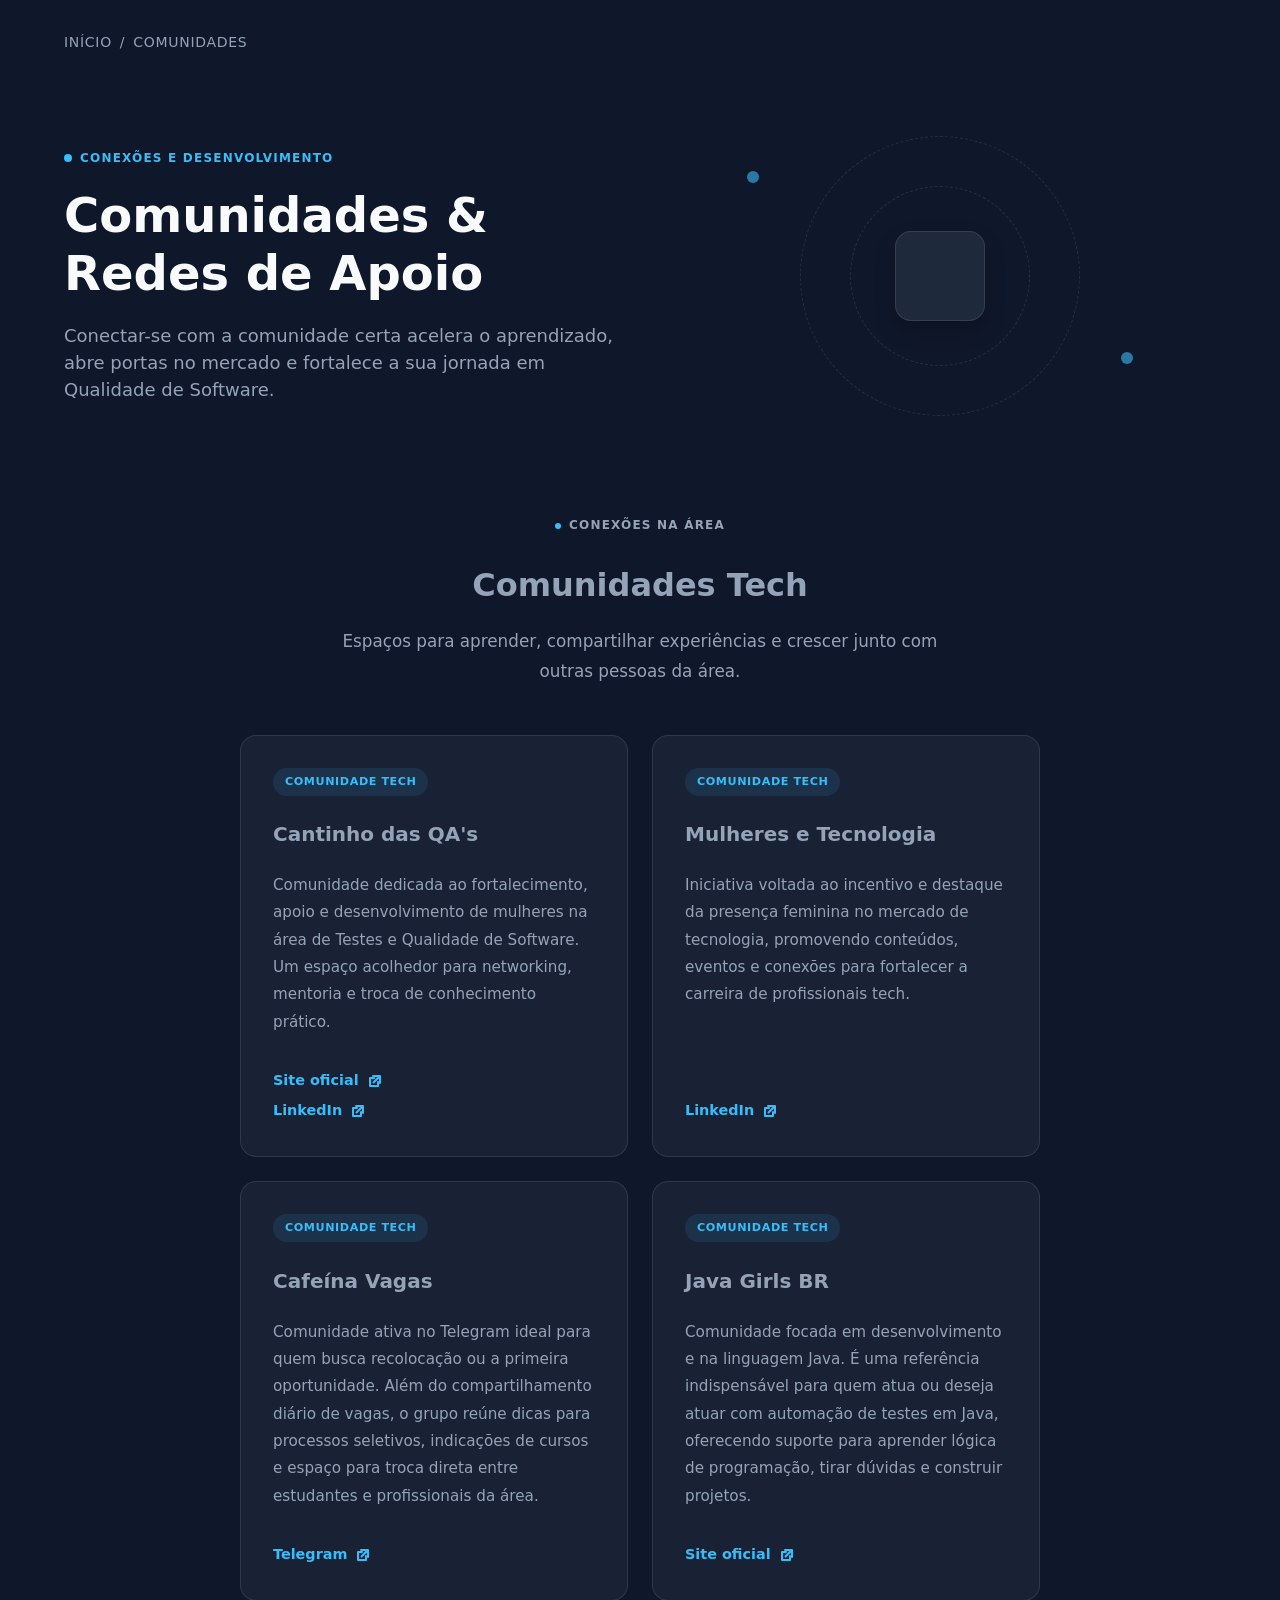
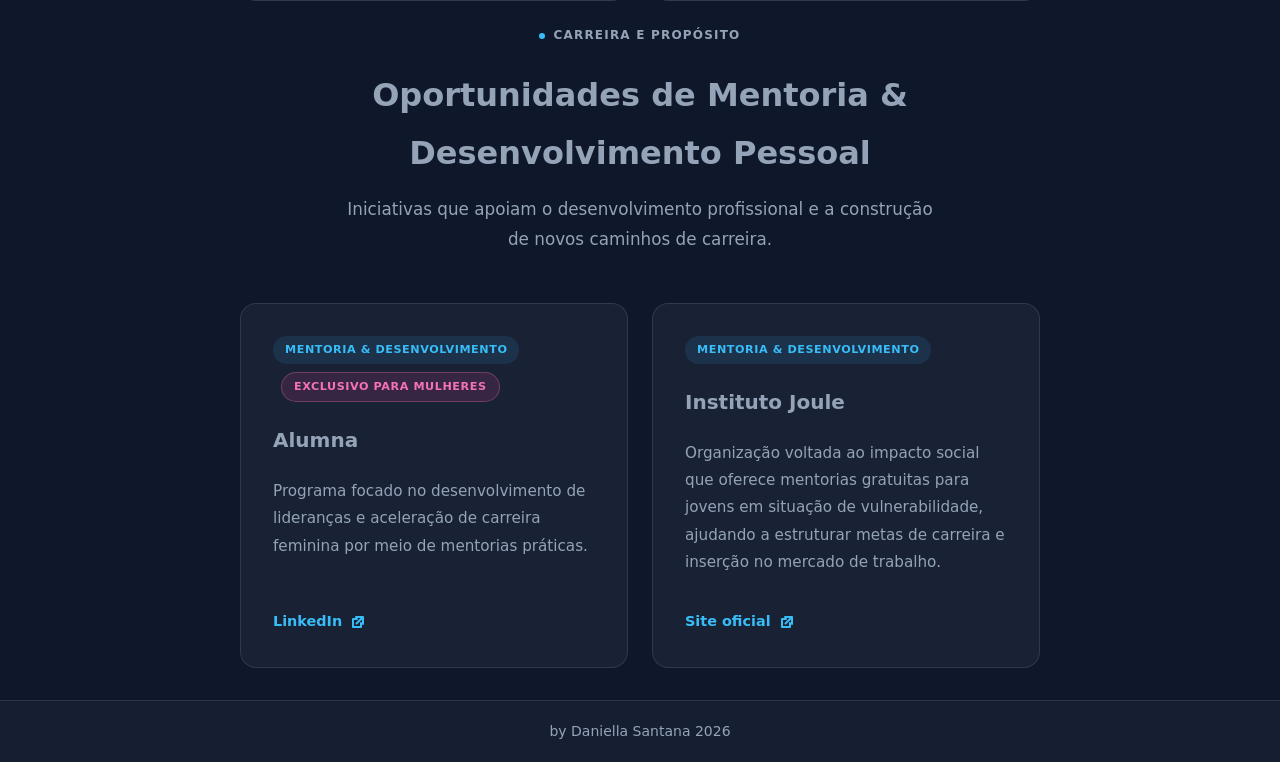
==== comunidade.html @ db3dc143 "site pronto" ====
<!DOCTYPE html>
<html lang="pt-BR">
<head>
    <meta charset="UTF-8">
    <meta name="viewport" content="width=device-width, initial-scale=1.0">
    <title>Comunidades & Redes de Apoio</title>
    <link rel="stylesheet" href="style.css">
</head>
<body>

    <div class="home-layout about-qa communities-page" id="topo">
        <main class="home-main" id="main-content">
            <div class="main-inner about-main-inner">
                
                <!-- Hero Section -->
                <section class="hero-section about-hero" aria-labelledby="communities-title">
                    <div class="breadcrumb">
                        <a href="/">Início</a>
                        <span aria-hidden="true">/</span>
                        <span>Comunidades</span>
                    </div>

                    <div class="hero-copy about-hero-copy">
                        <p class="hero-eyebrow">
                            <span aria-hidden="true"></span>
                            CONEXÕES E DESENVOLVIMENTO
                        </p>
                        <h1 id="communities-title">Comunidades &amp; Redes de Apoio</h1>
                        <p class="hero-description">
                            Conectar-se com a comunidade certa acelera o aprendizado, abre portas no mercado e fortalece a sua jornada em Qualidade de Software.
                        </p>
                    </div>

                    <div class="about-hero-visual communities-hero-visual" aria-hidden="true">
                        <div class="decoration-ring decoration-ring-outer"></div>
                        <div class="decoration-ring decoration-ring-inner"></div>
                        <div class="about-hero-icon">
                            <svg viewBox="0 0 76 76" fill="none">
                                <circle cx="38" cy="25" r="9" />
                                <path d="M21 57v-5a17 17 0 0 1 34 0v5H21Z" />
                                <path d="M18 31a7 7 0 0 0 0 14m40-14a7 7 0 0 1 0 14" />
                                <path d="M13 57v-3a12 12 0 0 1 5-9m45 12v-3a12 12 0 0 0-5-9" />
                            </svg>
                        </div>
                        <span class="decoration-dot decoration-dot-one"></span>
                        <span class="decoration-dot decoration-dot-two"></span>
                    </div>
                </section>

                <!-- Conteúdo Dinâmico gerado via JavaScript -->
                <article class="about-article communities-article">
                    
                    <!-- Seção Comunidades Tech -->
                    <section class="community-section" aria-labelledby="tech-communities-title">
                        <div class="community-section-heading">
                            <p class="section-category"><span aria-hidden="true"></span>CONEXÕES NA ÁREA</p>
                            <h2 id="tech-communities-title">Comunidades Tech</h2>
                            <p>Espaços para aprender, compartilhar experiências e crescer junto com outras pessoas da área.</p>
                        </div>
                        <div class="community-grid" id="tech-communities-grid">
                            <!-- Inserido dinamicamente via JS -->
                        </div>
                    </section>

                    <!-- Seção Mentoria -->
                    <section class="community-section community-section-mentorship" aria-labelledby="mentorship-title">
                        <div class="community-section-heading">
                            <p class="section-category"><span aria-hidden="true"></span>CARREIRA E PROPÓSITO</p>
                            <h2 id="mentorship-title">Oportunidades de Mentoria &amp; Desenvolvimento Pessoal</h2>
                            <p>Iniciativas que apoiam o desenvolvimento profissional e a construção de novos caminhos de carreira.</p>
                        </div>
                        <div class="community-grid community-grid-mentorship" id="mentorship-grid">
                            <!-- Inserido dinamicamente via JS -->
                        </div>
                    </section>

                </article>
            </div>
        </main>
    </div>

    <footer class="site-footer">
        <p>by Daniella Santana 2026</p>
    </footer>

    <script src="script.js"></script>
</body>
</html>
---- style.css ----
/* Configuração e Variáveis Base */
:root {
    --bg-primary: #0f172a;
    --bg-secondary: #1e293b;
    --text-primary: #f8fafc;
    --text-secondary: #94a3b8;
    --accent-color: #38bdf8;
    --accent-hover: #0ea5e9;
    --border-color: rgba(255, 255, 255, 0.1);
    --card-bg: rgba(30, 41, 59, 0.7);
    --font-sans: system-ui, -apple-system, BlinkMacSystemFont, 'Segoe UI', Roboto, Oxygen, Ubuntu, Cantarell, sans-serif;
}

* {
    box-sizing: border-box;
    margin: 0;
    padding: 0;
}

body {
    font-family: var(--font-sans);
    background-color: var(--bg-primary);
    color: var(--text-primary);
    line-height: 1.5;
    min-height: 100vh;
    display: flex;
    flex-direction: column;
}

/* Layout Principal */
.home-layout {
    width: 100%;
    flex: 1;
    min-height: 0;
    display: flex;
    flex-direction: column;
}

.home-main {
    flex: 1;
    width: 100%;
    max-width: 1200px;
    margin: 0 auto;
    padding: 2rem 1.5rem;
}

.main-inner {
    display: flex;
    flex-direction: column;
    gap: 4rem;
}

/* Hero Section */
.hero-section {
    display: grid;
    grid-template-columns: 1fr 1fr;
    gap: 3rem;
    align-items: center;
    position: relative;
}

.breadcrumb {
    grid-column: 1 / -1;
    font-size: 0.875rem;
    color: var(--text-secondary);
    text-transform: uppercase;
    letter-spacing: 0.05em;
}

.hero-copy {
    display: flex;
    flex-direction: column;
    gap: 1.25rem;
    z-index: 2;
}

.hero-eyebrow {
    display: flex;
    align-items: center;
    gap: 0.5rem;
    font-size: 0.75rem;
    font-weight: 700;
    letter-spacing: 0.1em;
    color: var(--accent-color);
}

.hero-eyebrow span:first-child {
    width: 8px;
    height: 8px;
    background-color: var(--accent-color);
    border-radius: 50%;
}

.hero-section h1 {
    font-size: clamp(2rem, 4vw, 3rem);
    font-weight: 800;
    line-height: 1.2;
    color: var(--text-primary);
}

.hero-description {
    color: var(--text-secondary);
    font-size: 1.125rem;
}

.home-hero-actions {
    display: flex;
    gap: 1rem;
    margin-top: 0.5rem;
    flex-wrap: wrap;
}

.primary-button, .secondary-button {
    display: inline-flex;
    align-items: center;
    gap: 0.5rem;
    padding: 0.75rem 1.5rem;
    border-radius: 0.50rem;
    font-weight: 600;
    font-size: 0.95rem;
    text-decoration: none;
    transition: all 0.2s ease-in-out;
}

.primary-button {
    background-color: var(--accent-color);
    color: var(--bg-primary);
}

.primary-button:hover {
    background-color: var(--accent-hover);
    transform: translateY(-2px);
}

.secondary-button {
    background-color: transparent;
    color: var(--text-primary);
    border: 1px solid var(--border-color);
}

.secondary-button:hover {
    background-color: rgba(255, 255, 255, 0.05);
    border-color: var(--text-secondary);
    transform: translateY(-2px);
}

.primary-button svg, .secondary-button svg {
    width: 1.25rem;
    height: 1.25rem;
}

/* Hero Visual / Decoração */
.about-hero-visual {
    position: relative;
    height: 350px;
    display: flex;
    align-items: center;
    justify-content: center;
}

.decoration-ring {
    position: absolute;
    border-radius: 50%;
    border: 1px dashed var(--border-color);
}

.decoration-ring-outer {
    width: 280px;
    height: 280px;
    animation: spin 30s linear infinite;
}

.decoration-ring-inner {
    width: 180px;
    height: 180px;
    animation: spin-reverse 20s linear infinite;
}

.about-hero-icon {
    width: 90px;
    height: 90px;
    background: var(--bg-secondary);
    border: 1px solid var(--border-color);
    border-radius: 1rem;
    display: flex;
    align-items: center;
    justify-content: center;
    color: var(--accent-color);
    z-index: 2;
    box-shadow: 0 10px 25px -5px rgba(0, 0, 0, 0.3);
}

.about-hero-icon svg {
    width: 48px;
    height: 48px;
}

.decoration-dot {
    position: absolute;
    width: 12px;
    height: 12px;
    border-radius: 50%;
    background: var(--accent-color);
    opacity: 0.6;
}

.decoration-dot-one {
    top: 20%;
    left: 15%;
}

.decoration-dot-two {
    bottom: 25%;
    right: 15%;
}

/* Seção Pilares / Grid de Comunidades */
.about-article {
    display: flex;
    flex-direction: column;
    gap: 3rem;
}

.community-section {
    display: flex;
    flex-direction: column;
    gap: 2.5rem;
}

.community-section-heading {
    text-align: center;
    max-width: 600px;
    margin: 0 auto;
    display: flex;
    flex-direction: column;
    gap: 0.75rem;
}

.section-category {
    display: inline-flex;
    align-items: center;
    justify-content: center;
    gap: 0.5rem;
    font-size: 0.75rem;
    font-weight: 700;
    letter-spacing: 0.1em;
    color: var(--accent-color);
}

.section-category span:first-child {
    width: 6px;
    height: 6px;
    background-color: var(--accent-color);
    border-radius: 50%;
}

.community-section-heading h2 {
    font-size: 2rem;
    font-weight: 700;
}

.community-section-heading p {
    color: var(--text-secondary);
}

.community-grid {
    display: grid;
    grid-template-columns: repeat(auto-fit, minmax(300px, 1fr));
    gap: 1.5rem;
}

.community-card {
    background-color: var(--card-bg);
    border: 1px solid var(--border-color);
    border-radius: 1rem;
    padding: 2rem;
    display: flex;
    flex-direction: column;
    gap: 1.25rem;
    backdrop-filter: blur(8px);
    transition: transform 0.2s ease, border-color 0.2s ease;
}

.community-card:hover {
    transform: translateY(-4px);
    border-color: rgba(56, 189, 248, 0.4);
}

.community-card-meta {
    display: flex;
    align-items: center;
}

.community-badge {
    background-color: rgba(56, 189, 248, 0.1);
    color: var(--accent-color);
    font-size: 0.7rem;
    font-weight: 700;
    padding: 0.25rem 0.75rem;
    border-radius: 2rem;
    letter-spacing: 0.05em;
    text-transform: uppercase;
}

.community-card h3 {
    font-size: 1.25rem;
    font-weight: 600;
}

.community-card p {
    color: var(--text-secondary);
    font-size: 0.95rem;
    flex: 1;
}

.community-links {
    list-style: none;
    margin-top: auto;
}

.community-links a {
    display: inline-flex;
    align-items: center;
    gap: 0.5rem;
    color: var(--accent-color);
    text-decoration: none;
    font-weight: 600;
    font-size: 0.9rem;
    transition: color 0.2s;
}

.community-links a:hover {
    color: var(--accent-hover);
}

.community-links svg {
    width: 1rem;
    height: 1rem;
    stroke: currentColor;
    stroke-width: 2;
    stroke-linecap: round;
    stroke-linejoin: round;
}

/* Animações */
@keyframes spin {
    from { transform: rotate(0deg); }
    to { transform: rotate(360deg); }
}

@keyframes spin-reverse {
    from { transform: rotate(360deg); }
    to { transform: rotate(0deg); }
}

/* Responsividade */
@media (max-width: 768px) {
    .hero-section {
        grid-template-columns: 1fr;
        text-align: center;
    }

    .hero-eyebrow, .section-category {
        justify-content: center;
    }

    .home-hero-actions {
        justify-content: center;
    }

    .about-hero-visual {
        display: none; /* Opcional: oculta o elemento visual em telas menores se preferir */
    }
}

/* Breadcrumb específico para páginas internas */
.breadcrumb {
    display: flex;
    align-items: center;
    gap: 0.5rem;
}

.breadcrumb a {
    color: var(--text-secondary);
    text-decoration: none;
    transition: color 0.2s;
}

.breadcrumb a:hover {
    color: var(--accent-color);
}

/* Estilização do Artigo Principal (Textos e Parágrafos) */
.about-article {
    display: flex;
    flex-direction: column;
    gap: 1.5rem;
    max-width: 800px;
    margin: 0 auto;
    font-size: 1.05rem;
    color: var(--text-secondary);
    line-height: 1.8;
}

.about-article p {
    margin-bottom: 0.5rem;
}

/* Seção de Roadmap / Recomendações de Leitura */
.about-roadmap {
    margin-top: 2.5rem;
    background-color: var(--card-bg);
    border: 1px solid var(--border-color);
    border-radius: 1rem;
    padding: 2.5rem;
    backdrop-filter: blur(8px);
    display: flex;
    flex-direction: column;
    gap: 1.5rem;
}

.about-roadmap h2 {
    color: var(--text-primary);
    font-size: 1.75rem;
    font-weight: 700;
}

.about-roadmap ol {
    list-style-type: decimal;
    padding-left: 1.25rem;
    display: flex;
    flex-direction: column;
    gap: 1.5rem;
}

.about-roadmap li {
    display: flex;
    flex-direction: column;
    gap: 0.5rem;
}

.about-roadmap li h3 {
    color: var(--text-primary);
    font-size: 1.2rem;
    font-weight: 600;
}

.about-roadmap li h3 a {
    color: var(--accent-color);
    text-decoration: none;
}

.about-roadmap li h3 a:hover {
    text-decoration: underline;
    color: var(--accent-hover);
}

.about-roadmap li p {
    font-size: 0.95rem;
    margin: 0;
}

.about-roadmap strong {
    color: var(--text-primary);
}
/* Badges e tags adicionais */
.community-badge-soft {
    background-color: rgba(236, 72, 153, 0.15);
    color: #f472b6;
    border: 1px solid rgba(244, 114, 182, 0.3);
    margin-left: 0.5rem;
}

/* Esconder elementos acessíveis apenas para leitores de tela */
.community-sr-only {
    position: absolute;
    width: 1px;
    height: 1px;
    padding: 0;
    margin: -1px;
    overflow: hidden;
    clip: rect(0, 0, 0, 0);
    white-space: nowrap;
    border-width: 0;
}

.community-card-meta {
    display: flex;
    flex-wrap: wrap;
    gap: 0.5rem;
    align-items: center;
}
/* Cabeçalho e Menu de Navegação */
.site-header {
    background-color: rgba(30, 41, 59, 0.85);
    border-bottom: 1px solid var(--border-color);
    position: sticky;
    top: 0;
    z-index: 1000;
    backdrop-filter: blur(10px);
    width: 100%;
}

.site-nav {
    max-width: 1200px;
    margin: 0 auto;
    padding: 1rem 1.5rem;
    display: flex;
    justify-content: space-between;
    align-items: center;
}

.logo {
    font-size: 1.25rem;
    font-weight: 800;
    color: var(--text-primary);
    text-decoration: none;
    letter-spacing: -0.025em;
}

.logo span {
    color: var(--accent-color);
}

.nav-links {
    list-style: none;
    display: flex;
    gap: 1.5rem;
    align-items: center;
    margin: 0;
    padding: 0;
}

.nav-links a {
    color: var(--text-secondary);
    text-decoration: none;
    font-weight: 500;
    font-size: 0.95rem;
    transition: color 0.2s ease;
}

.nav-links a:hover {
    color: var(--accent-color);
}

.nav-links a.active,
.nav-links a[aria-current="page"] {
    color: var(--accent-color);
    font-weight: 700;
}

/* Responsividade simples para telas menores */
@media (max-width: 768px) {
    .site-nav {
        flex-direction: column;
        gap: 0.75rem;
        text-align: center;
    }
    .nav-links {
        gap: 1rem;
        flex-wrap: wrap;
        justify-content: center;
    }
}

/* Seções e Grid de Cursos */
.courses-article {
    display: flex;
    flex-direction: column;
    gap: 3.5rem;
}

.course-section {
    display: flex;
    flex-direction: column;
    gap: 1.5rem;
}

.course-section-heading {
    display: flex;
    flex-direction: column;
    gap: 0.5rem;
}

.course-section-heading h2 {
    font-size: 1.5rem;
    font-weight: 700;
    color: var(--text-primary);
}

.course-grid {
    display: grid;
    grid-template-columns: repeat(auto-fit, minmax(300px, 1fr));
    gap: 1.5rem;
}

.course-card {
    background-color: var(--card-bg);
    border: 1px solid var(--border-color);
    border-radius: 1rem;
    padding: 1.75rem;
    display: flex;
    flex-direction: column;
    gap: 1rem;
    backdrop-filter: blur(8px);
    transition: transform 0.2s ease, border-color 0.2s ease;
}

.course-card:hover {
    transform: translateY(-4px);
    border-color: rgba(56, 189, 248, 0.4);
}

.course-card-meta {
    display: flex;
    align-items: center;
}

.course-badge {
    background-color: rgba(56, 189, 248, 0.1);
    color: var(--accent-color);
    font-size: 0.7rem;
    font-weight: 700;
    padding: 0.25rem 0.75rem;
    border-radius: 2rem;
    letter-spacing: 0.05em;
    text-transform: uppercase;
}

.course-card h3 {
    font-size: 1.2rem;
    font-weight: 600;
    color: var(--text-primary);
}

.course-card p {
    color: var(--text-secondary);
    font-size: 0.95rem;
    line-height: 1.6;
    flex: 1;
}

.course-links {
    list-style: none;
    margin-top: auto;
    padding: 0;
}

.course-links a {
    display: inline-flex;
    align-items: center;
    gap: 0.5rem;
    color: var(--accent-color);
    text-decoration: none;
    font-weight: 600;
    font-size: 0.9rem;
    transition: color 0.2s ease;
}

.course-links a:hover {
    color: var(--accent-hover);
}

.course-links svg {
    width: 1rem;
    height: 1rem;
}

.course-sr-only {
    position: absolute;
    width: 1px;
    height: 1px;
    padding: 0;
    margin: -1px;
    overflow: hidden;
    clip: rect(0, 0, 0, 0);
    white-space: nowrap;
    border-width: 0;
}

.site-footer {
    display: flex;
    justify-content: center;
    align-items: center;
    padding: 1.25rem 1.5rem;
    border-top: 1px solid var(--border-color);
    color: var(--text-secondary);
    font-size: 0.875rem;
    text-align: center;
    background-color: rgba(30, 41, 59, 0.5);
}
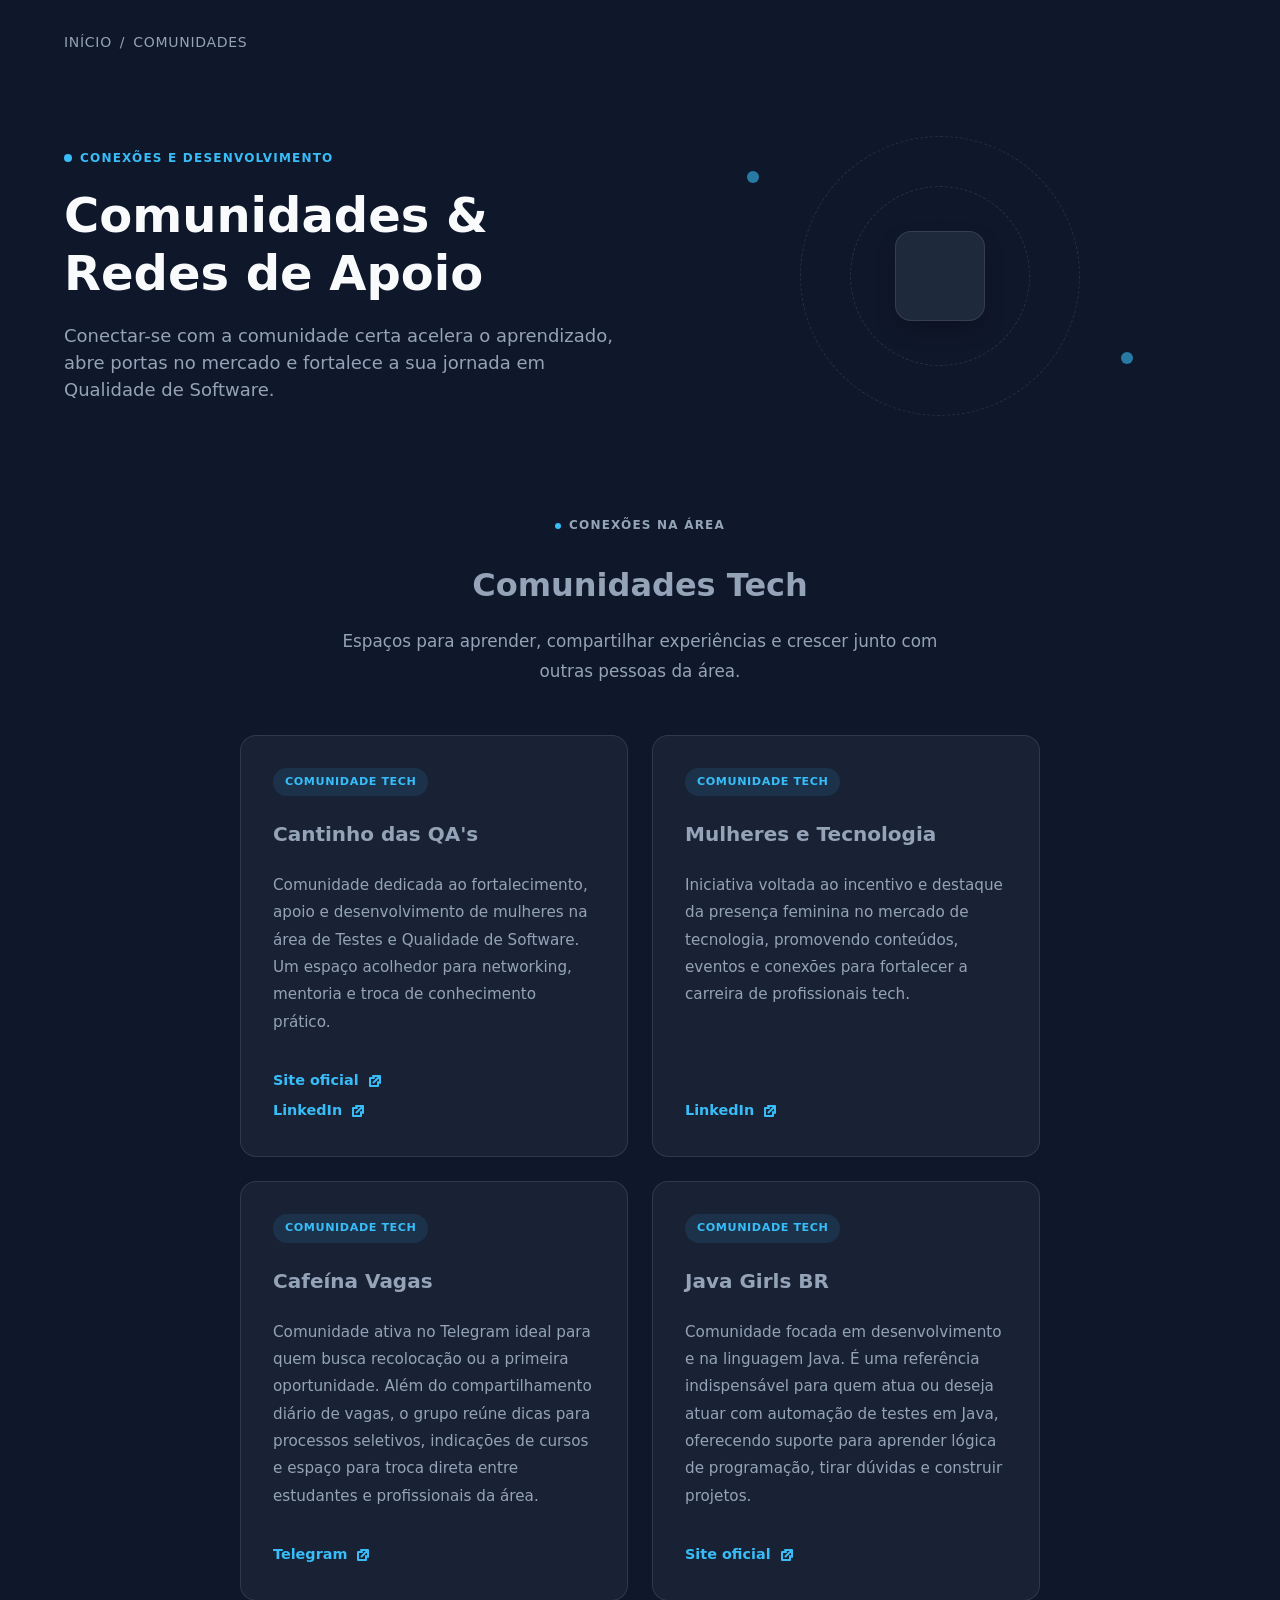
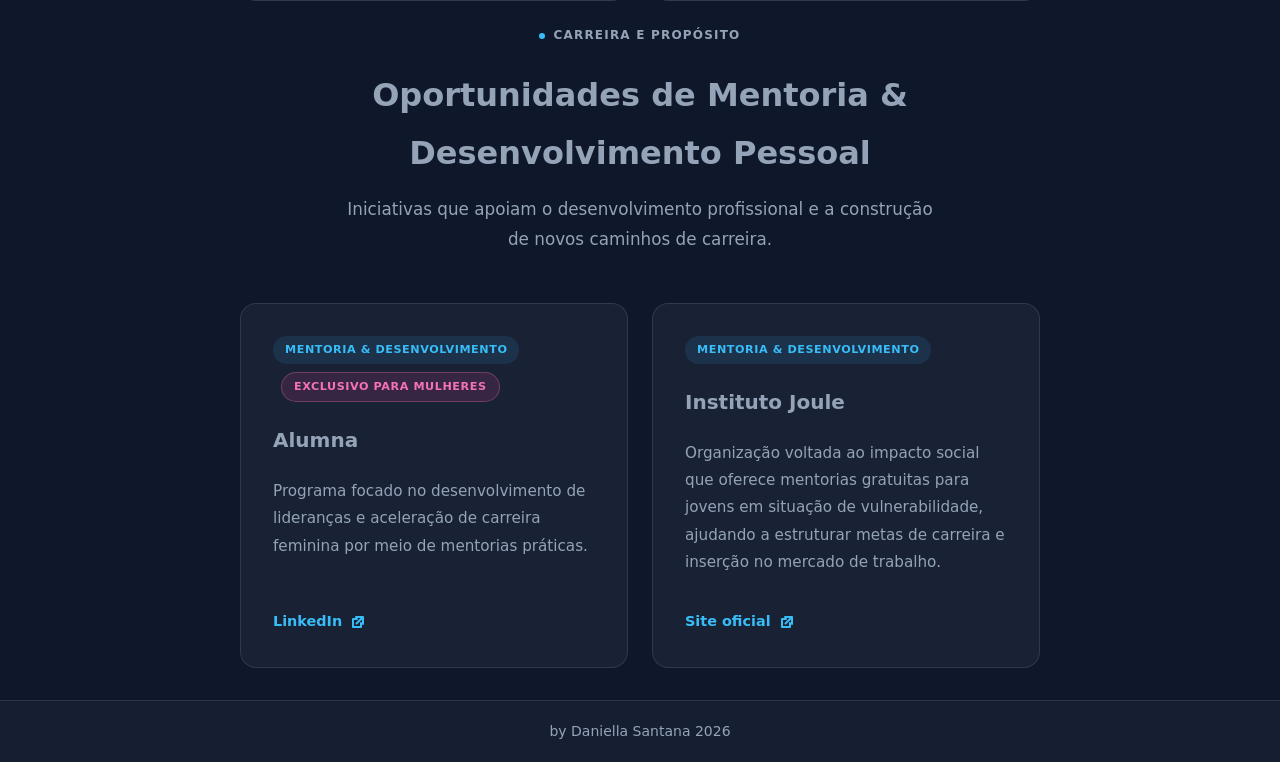
==== commit f2823a6b: "fix: ajusta rotas e scripts para deploy no github pages" ====
--- a/comunidade.html
+++ b/comunidade.html
@@ -15,7 +15,7 @@
                 <!-- Hero Section -->
                 <section class="hero-section about-hero" aria-labelledby="communities-title">
                     <div class="breadcrumb">
-                        <a href="/">Início</a>
+                        <a href="index.html">Início</a>
                         <span aria-hidden="true">/</span>
                         <span>Comunidades</span>
                     </div>
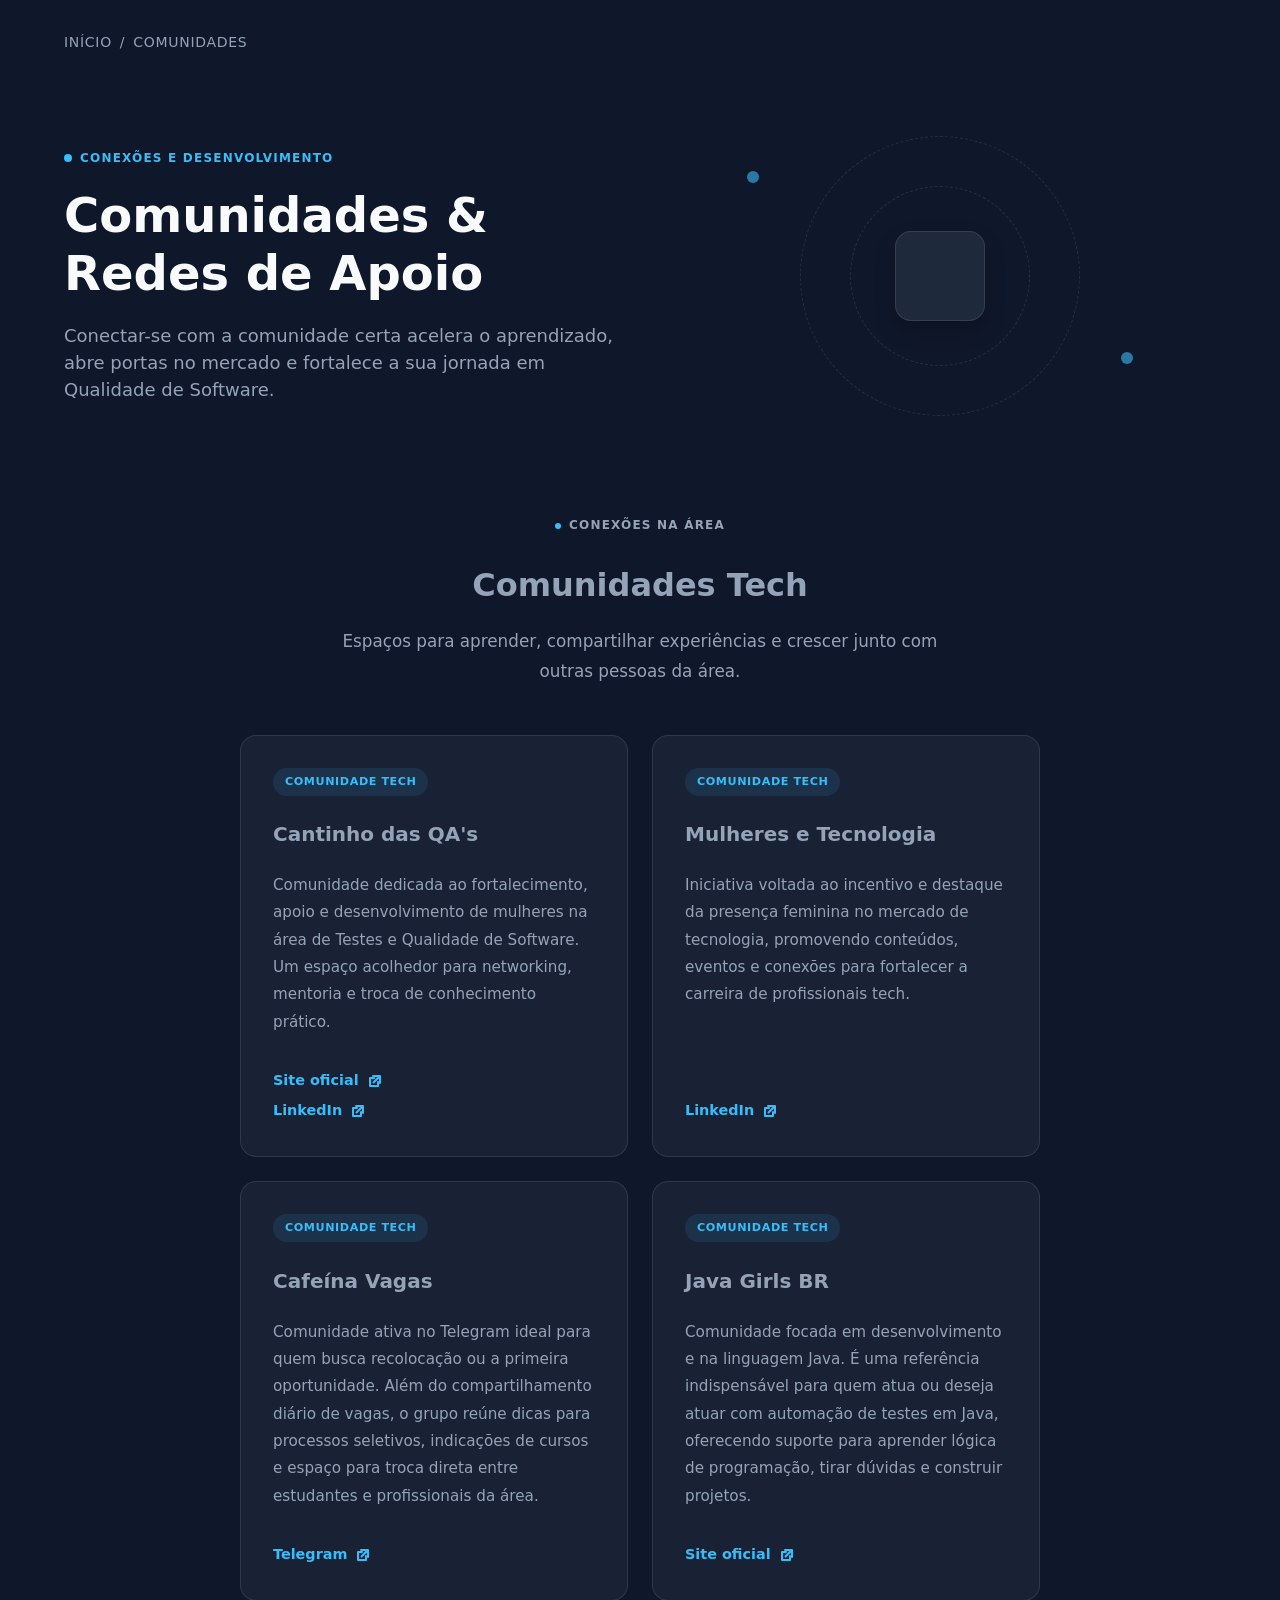
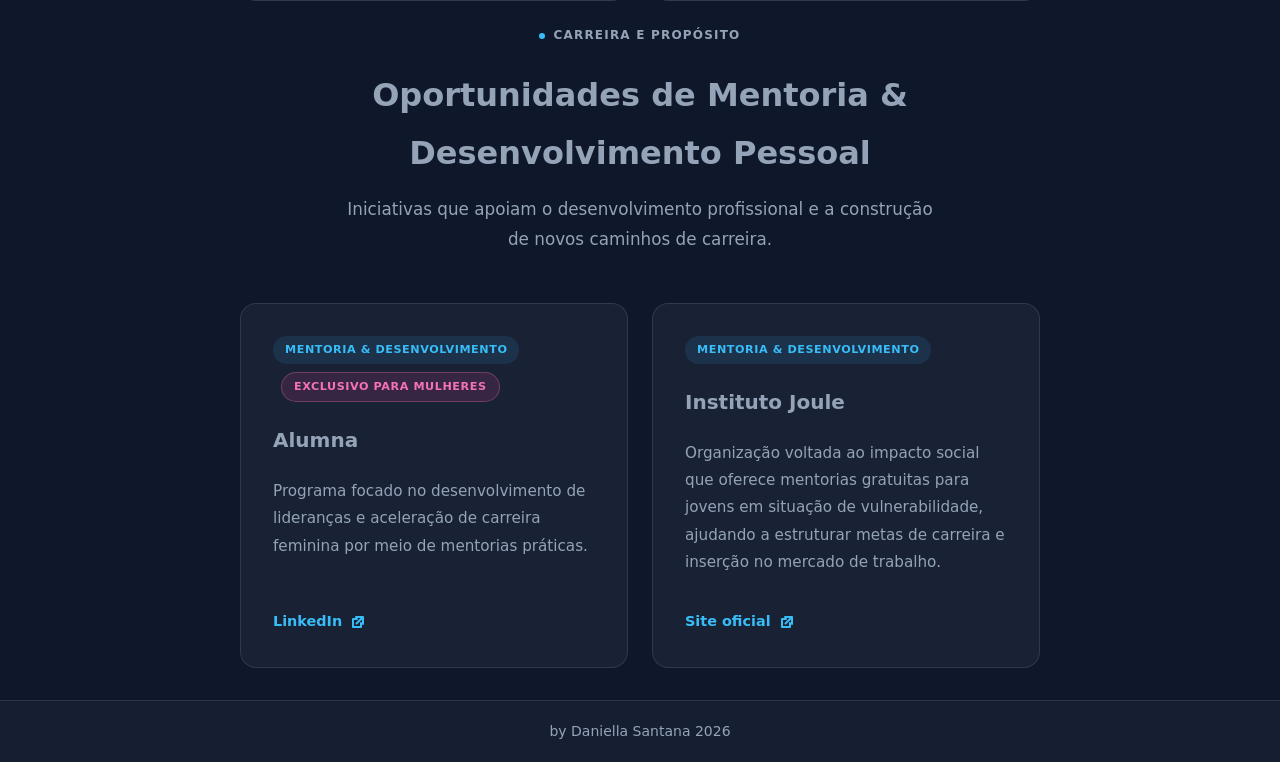
==== commit c4614a23: "fix: ajustar retorno para pagina inicial Co-authored-by: Copilot <223556219+Copilot@users.noreply.gi" ====
--- a/comunidade.html
+++ b/comunidade.html
@@ -15,7 +15,7 @@
                 <!-- Hero Section -->
                 <section class="hero-section about-hero" aria-labelledby="communities-title">
                     <div class="breadcrumb">
-                        <a href="index.html">Início</a>
+                        <a href="./index.html">Início</a>
                         <span aria-hidden="true">/</span>
                         <span>Comunidades</span>
                     </div>
